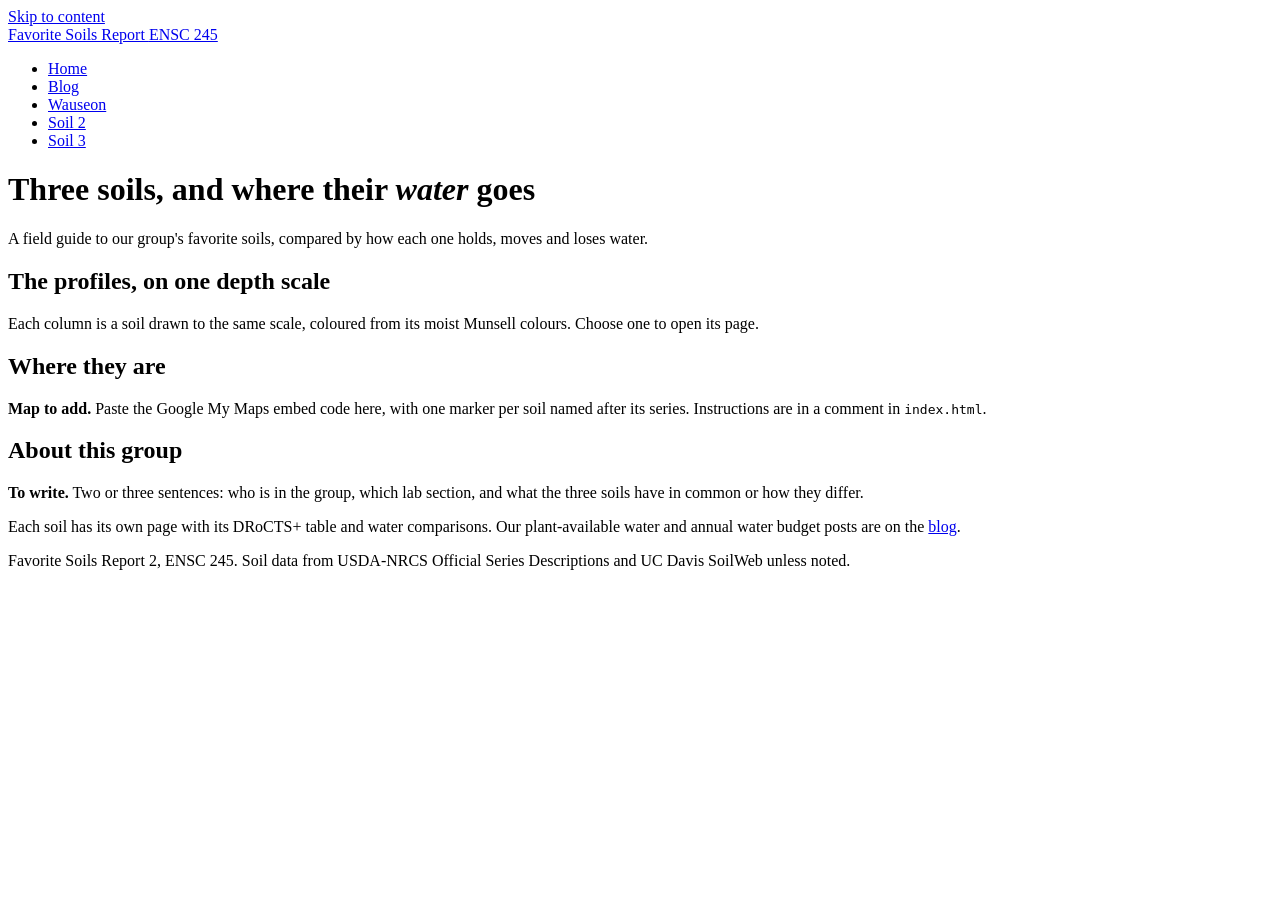
==== index.html @ b4833178 "Add files via upload" ====
<!doctype html>
<html lang="en">
<head>
  <meta charset="utf-8">
  <meta name="viewport" content="width=device-width, initial-scale=1">
  <title>Favorite Soils Report | ENSC 245</title>
  <meta name="description" content="A group field guide to three favorite soils and their water, for ENSC 245.">
  <link rel="preconnect" href="https://fonts.googleapis.com">
  <link rel="preconnect" href="https://fonts.gstatic.com" crossorigin>
  <link rel="stylesheet" href="https://fonts.googleapis.com/css2?family=IBM+Plex+Mono:wght@400;500&family=Public+Sans:wght@400;500;600;700&family=Source+Serif+4:ital,opsz,wght@0,8..60,400;0,8..60,600;1,8..60,400&family=Young+Serif&display=swap">
  <link rel="stylesheet" href="css/site.css">
</head>
<body>
  <a class="skip" href="#main">Skip to content</a>

  <!-- MASTHEAD: the same on every page. To rename a soil page in the menu,
       change the link text here on all five pages. -->
  <header class="masthead">
    <a class="site" href="index.html">Favorite Soils Report <span>ENSC 245</span></a>
    <nav aria-label="Site">
      <ul>
        <li><a href="index.html" aria-current="page">Home</a></li>
        <li><a href="blog.html">Blog</a></li>
        <li><a href="wauseon.html">Wauseon</a></li>
        <li><a href="soil-2.html">Soil 2</a></li>
        <li><a href="soil-3.html">Soil 3</a></li>
      </ul>
    </nav>
  </header>

  <main id="main">

    <div class="opener">
      <h1>Three soils, and where their <em>water</em> goes</h1>
      <p class="lede">A field guide to our group's favorite soils, compared by how each one holds, moves and loses water.</p>
    </div>

    <section aria-labelledby="profiles">
      <h2 id="profiles">The profiles, on one depth scale</h2>
      <p>Each column is a soil drawn to the same scale, coloured from its moist Munsell colours. Choose one to open its page.</p>
      <!-- These drawings are built from js/soils.js. Edit that file, not this one. -->
      <div class="cores" data-cores></div>
    </section>

    <section aria-labelledby="where">
      <h2 id="where">Where they are</h2>
      <div class="map">
        <!-- MAP: follow steps 4a to 4e in the FSR cookbook to make a Google My Maps
             map with a marker for each soil, choose "Embed on my site", then
             replace the whole <div class="todo"> below with the <iframe ...></iframe>
             code Google gives you. -->
        <div class="todo">
          <p><strong>Map to add.</strong> Paste the Google My Maps embed code here, with one marker per soil named after its series. Instructions are in a comment in <code>index.html</code>.</p>
        </div>
      </div>
    </section>

    <section aria-labelledby="group">
      <h2 id="group">About this group</h2>
      <div class="todo">
        <p><strong>To write.</strong> Two or three sentences: who is in the group, which lab section, and what the three soils have in common or how they differ.</p>
      </div>
      <p>Each soil has its own page with its DRoCTS+ table and water comparisons. Our plant-available water and annual water budget posts are on the <a href="blog.html">blog</a>.</p>
    </section>

  </main>

  <footer class="footer">
    Favorite Soils Report 2, ENSC 245. Soil data from USDA-NRCS Official Series Descriptions and UC Davis SoilWeb unless noted.
  </footer>

  <script src="js/soils.js"></script>
  <script src="js/site.js"></script>
</body>
</html>
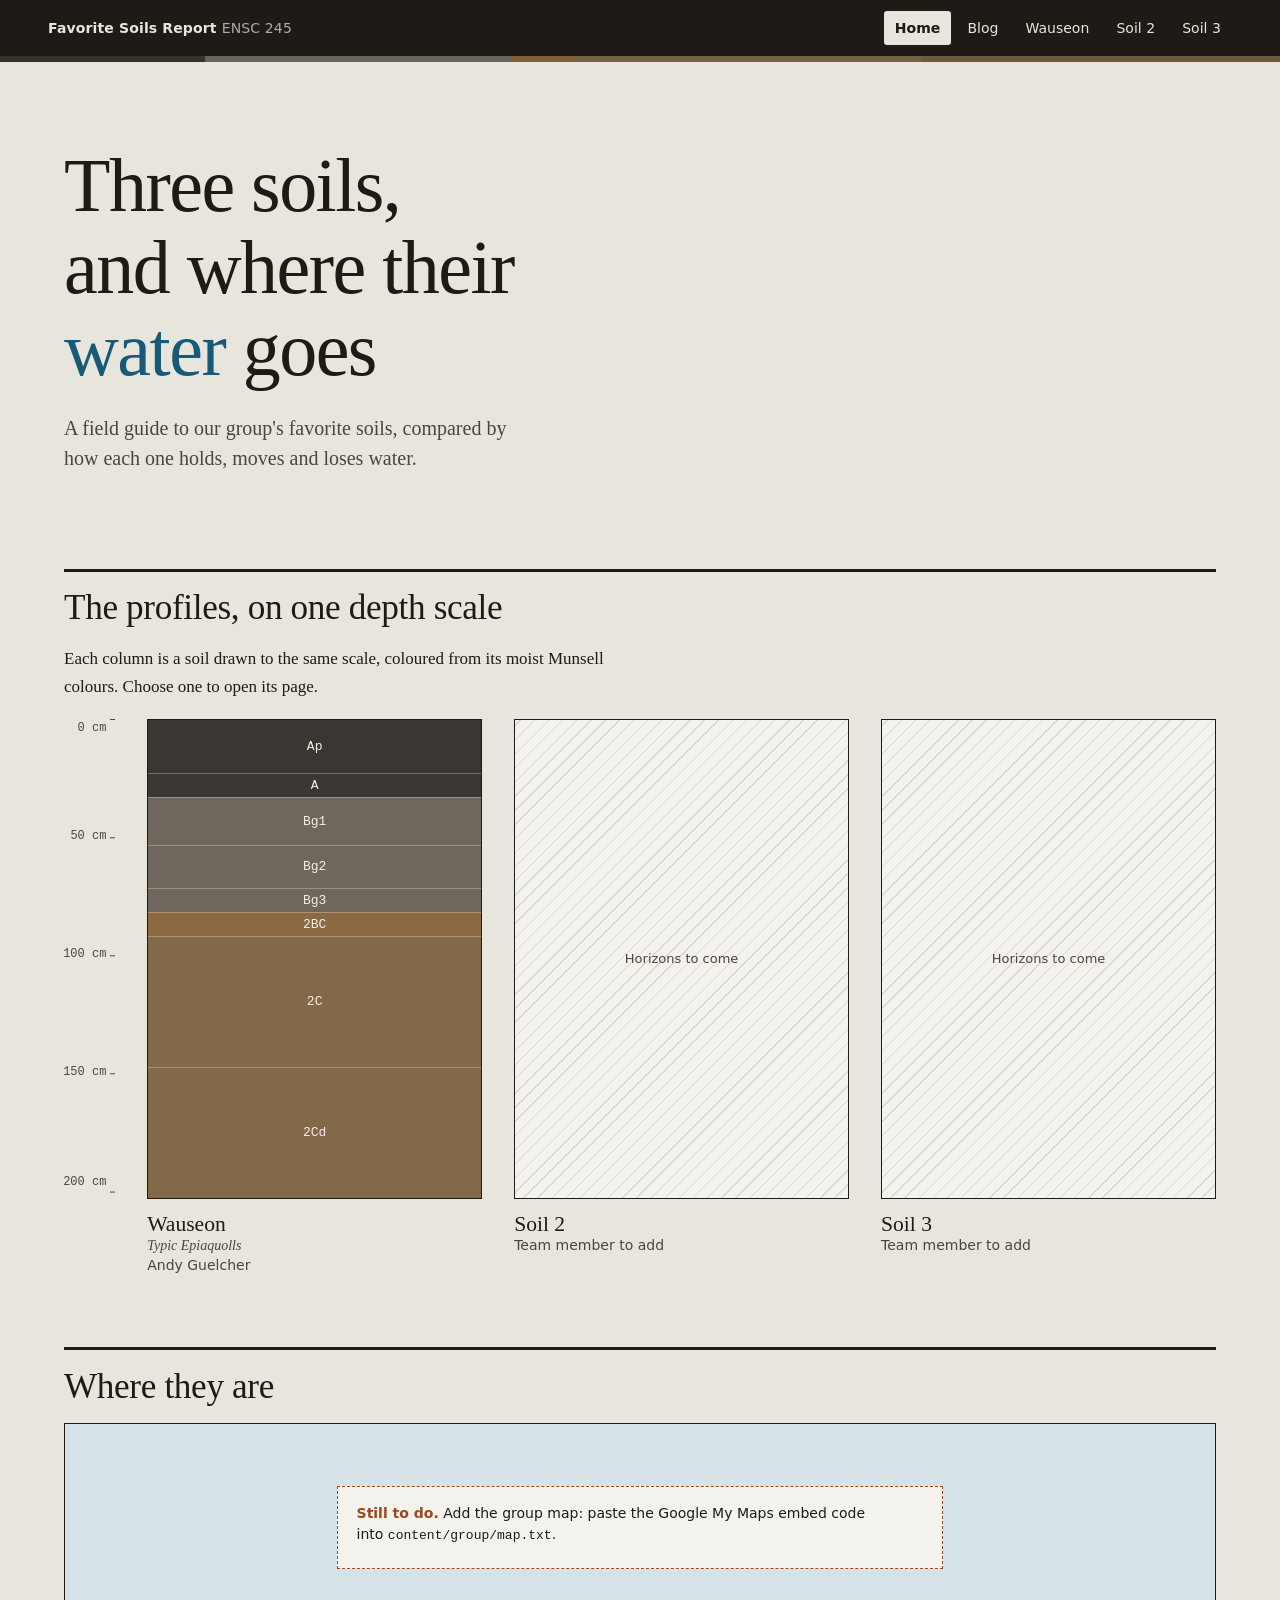
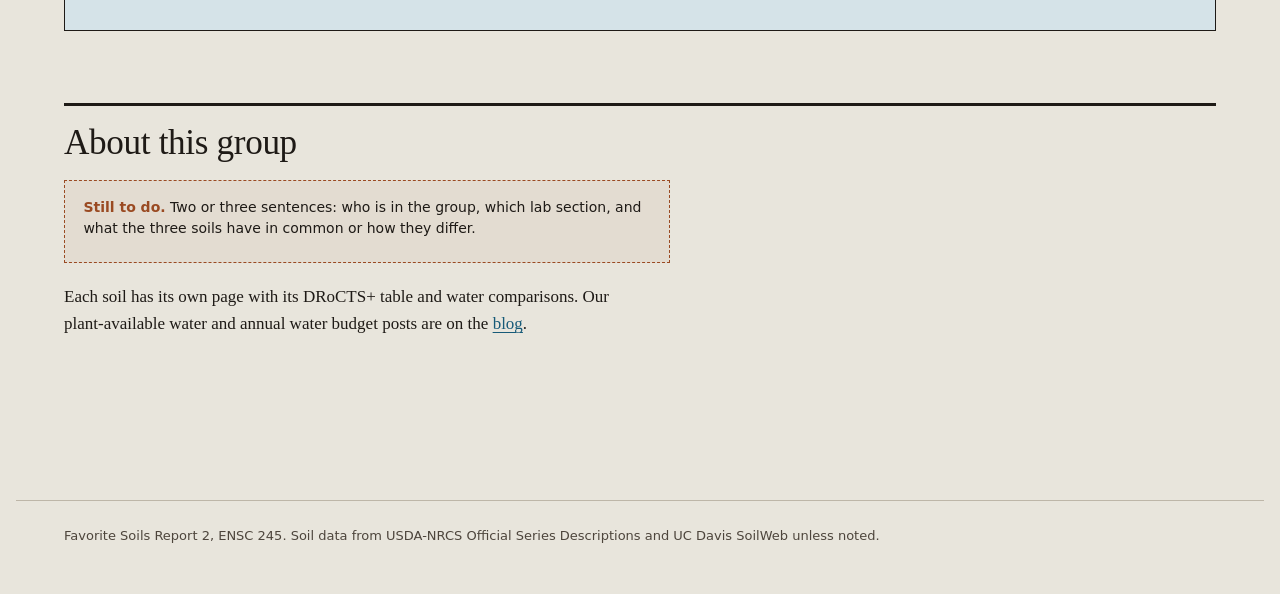
==== commit fcfe60bb: "Add files via upload" ====
--- a/index.html
+++ b/index.html
@@ -11,17 +11,15 @@
   <link rel="stylesheet" href="css/site.css">
 </head>
 <body>
+  <!-- You do not need to edit this file. The writing lives in the "content" folder. See README.md. -->
   <a class="skip" href="#main">Skip to content</a>
-
-  <!-- MASTHEAD: the same on every page. To rename a soil page in the menu,
-       change the link text here on all five pages. -->
   <header class="masthead">
     <a class="site" href="index.html">Favorite Soils Report <span>ENSC 245</span></a>
     <nav aria-label="Site">
       <ul>
         <li><a href="index.html" aria-current="page">Home</a></li>
         <li><a href="blog.html">Blog</a></li>
-        <li><a href="wauseon.html">Wauseon</a></li>
+        <li><a href="wauseon.html">Soil 1</a></li>
         <li><a href="soil-2.html">Soil 2</a></li>
         <li><a href="soil-3.html">Soil 3</a></li>
       </ul>
@@ -29,7 +27,6 @@
   </header>
 
   <main id="main">
-
     <div class="opener">
       <h1>Three soils, and where their <em>water</em> goes</h1>
       <p class="lede">A field guide to our group's favorite soils, compared by how each one holds, moves and loses water.</p>
@@ -38,38 +35,26 @@
     <section aria-labelledby="profiles">
       <h2 id="profiles">The profiles, on one depth scale</h2>
       <p>Each column is a soil drawn to the same scale, coloured from its moist Munsell colours. Choose one to open its page.</p>
-      <!-- These drawings are built from js/soils.js. Edit that file, not this one. -->
       <div class="cores" data-cores></div>
     </section>
 
     <section aria-labelledby="where">
       <h2 id="where">Where they are</h2>
-      <div class="map">
-        <!-- MAP: follow steps 4a to 4e in the FSR cookbook to make a Google My Maps
-             map with a marker for each soil, choose "Embed on my site", then
-             replace the whole <div class="todo"> below with the <iframe ...></iframe>
-             code Google gives you. -->
-        <div class="todo">
-          <p><strong>Map to add.</strong> Paste the Google My Maps embed code here, with one marker per soil named after its series. Instructions are in a comment in <code>index.html</code>.</p>
-        </div>
+      <div class="map" data-map>
+        <div class="todo"><p><strong>Still to do.</strong> Add the group map: paste the Google My Maps embed code into <code>content/group/map.txt</code>.</p></div>
       </div>
     </section>
 
     <section aria-labelledby="group">
       <h2 id="group">About this group</h2>
-      <div class="todo">
-        <p><strong>To write.</strong> Two or three sentences: who is in the group, which lab section, and what the three soils have in common or how they differ.</p>
-      </div>
-      <p>Each soil has its own page with its DRoCTS+ table and water comparisons. Our plant-available water and annual water budget posts are on the <a href="blog.html">blog</a>.</p>
+      <div data-about></div>
     </section>
-
   </main>
 
   <footer class="footer">
     Favorite Soils Report 2, ENSC 245. Soil data from USDA-NRCS Official Series Descriptions and UC Davis SoilWeb unless noted.
   </footer>
-
-  <script src="js/soils.js"></script>
+  <noscript><p style="padding:1rem">This site needs JavaScript turned on to show its content.</p></noscript>
   <script src="js/site.js"></script>
 </body>
 </html>
--- a/css/site.css
+++ b/css/site.css
@@ -0,0 +1,242 @@
+/* ------------------------------------------------------------------
+   Favorite Soils Report: shared styles.
+   The palette is taken from the soils themselves (10YR hues) with one
+   water blue, because FSR 2 is about where the water goes.
+------------------------------------------------------------------- */
+:root {
+  --ground: #e8e5dc;      /* dry lakebed silt */
+  --sheet: #f4f2ec;       /* the page a figure sits on */
+  --ink: #1e1a16;         /* 10YR 2/1, nearly */
+  --ink-soft: #4d453c;
+  --rule: #bdb6a8;
+  --till: #746042;        /* 10YR 4/3 glacial till */
+  --gley: #6b635b;        /* 10YR 4/1 gleyed horizons */
+  --water: #175a78;
+  --water-deep: #0e3f56;
+  --water-wash: #d5e3e8;
+  --rust: #9a4a22;        /* redox mottles */
+
+  --display: "Young Serif", Georgia, serif;
+  --read: "Source Serif 4", Georgia, serif;
+  --label: "Public Sans", system-ui, sans-serif;
+  --data: "IBM Plex Mono", ui-monospace, monospace;
+
+  --measure: 68ch;
+  --gutter: clamp(1rem, 4vw, 3rem);
+}
+
+*, *::before, *::after { box-sizing: border-box; }
+
+html { scroll-behavior: smooth; scroll-padding-top: 5rem; }
+
+body {
+  margin: 0;
+  background: var(--ground);
+  color: var(--ink);
+  font-family: var(--read);
+  font-size: 1.0625rem;
+  line-height: 1.62;
+  -webkit-font-smoothing: antialiased;
+  text-rendering: optimizeLegibility;
+}
+
+::selection { background: var(--water); color: #fff; }
+:focus-visible { outline: 2px solid var(--water); outline-offset: 3px; border-radius: 2px; }
+html { scrollbar-color: var(--till) var(--ground); caret-color: var(--water); }
+
+a { color: var(--water); text-decoration-thickness: 1px; text-underline-offset: 0.2em; }
+a:hover { color: var(--water-deep); text-decoration-thickness: 2px; }
+
+img { max-width: 100%; height: auto; display: block; }
+
+h1, h2, h3 { font-family: var(--display); font-weight: 400; line-height: 1.08; text-wrap: balance; margin: 0; }
+h1 { font-size: clamp(2.4rem, 6.2vw, 4.75rem); letter-spacing: -0.02em; }
+h2 { font-size: clamp(1.6rem, 3vw, 2.2rem); letter-spacing: -0.01em; }
+h3 { font-size: 1.25rem; line-height: 1.25; }
+p { margin: 0 0 1.1em; max-width: var(--measure); text-wrap: pretty; }
+
+.skip { position: absolute; left: -999px; top: 0; background: var(--ink); color: #fff; padding: 0.6rem 1rem; z-index: 20; }
+.skip:focus { left: 0.5rem; top: 0.5rem; }
+
+/* ---------- masthead ---------- */
+.masthead {
+  position: sticky; top: 0; z-index: 10;
+  display: flex; align-items: center; justify-content: space-between; gap: 1rem;
+  padding: 0.7rem var(--gutter);
+  background: var(--ink); color: var(--ground);
+  font-family: var(--label); font-size: 0.875rem;
+}
+.masthead::after {
+  content: ""; position: absolute; left: 0; right: 0; top: 100%; height: 6px;
+  background: linear-gradient(90deg, #37312c 0 16%, #6b635b 16% 40%, #7a5f37 40% 45%, #746042 45% 72%, #6d5a3e 72% 100%);
+}
+.masthead .site { color: inherit; text-decoration: none; font-weight: 700; letter-spacing: 0.01em; white-space: nowrap; }
+.masthead .site span { font-weight: 400; opacity: 0.72; }
+.masthead nav ul { display: flex; flex-wrap: wrap; gap: 0.15rem 0.3rem; margin: 0; padding: 0; list-style: none; justify-content: flex-end; }
+.masthead nav a { display: block; padding: 0.35rem 0.7rem; color: inherit; text-decoration: none; border-radius: 3px; }
+.masthead a:hover { color: inherit; }
+.masthead nav a:hover { background: #3a332c; }
+.masthead nav a[aria-current="page"] { background: var(--ground); color: var(--ink); font-weight: 600; }
+
+/* ---------- page frame ---------- */
+main { padding: 0 var(--gutter) 5rem; max-width: 78rem; margin: 0 auto; }
+.opener { padding: clamp(2.5rem, 7vw, 5.5rem) 0 0; }
+.opener h1 { max-width: 16ch; }
+.opener + section, .opener + .soil { margin-top: clamp(0.5rem, 2vw, 1.5rem); }
+.opener .lede { font-size: 1.25rem; line-height: 1.5; color: var(--ink-soft); margin-top: 1.4rem; max-width: 46ch; }
+.opener h1 em { font-style: normal; color: var(--water); }
+section { padding-top: clamp(2.5rem, 6vw, 4.5rem); }
+section > h2 { margin-bottom: 1.1rem; padding-top: 1.1rem; border-top: 3px solid var(--ink); }
+
+.footer {
+  border-top: 1px solid var(--rule); margin-top: 4rem; padding: 1.5rem var(--gutter) 3rem;
+  font-family: var(--label); font-size: 0.8125rem; color: var(--ink-soft);
+  max-width: 78rem; margin-inline: auto;
+}
+
+/* ---------- soil cores (the profile drawings) ---------- */
+.core { display: flex; flex-direction: column; border: 1.5px solid var(--ink); background: var(--sheet); overflow: hidden; }
+.core .hz {
+  position: relative; display: flex; align-items: center; justify-content: center; min-height: 0;
+  color: #f4efe6; font-family: var(--data); font-size: 0.8125rem; font-weight: 500;
+  border: 0; border-top: 1px solid rgba(255, 255, 255, 0.28); padding: 0; margin: 0; width: 100%;
+  cursor: pointer; transition: filter 180ms ease-out, box-shadow 180ms ease-out;
+}
+.core .hz:first-child { border-top: 0; }
+.core .hz:hover, .core .hz.is-on { filter: brightness(1.28) saturate(1.15); box-shadow: inset 0 0 0 2px #fff; z-index: 1; }
+.core .hz:focus-visible { outline-offset: -4px; outline-color: #fff; }
+.core.is-empty {
+  background: repeating-linear-gradient(-45deg, transparent 0 9px, rgba(30, 26, 22, 0.13) 9px 10px), var(--sheet);
+  align-items: center; justify-content: center; text-align: center;
+  font-family: var(--label); font-size: 0.8125rem; color: var(--ink-soft); padding: 1rem;
+}
+
+/* home: three cores side by side, to one depth scale */
+.cores { display: grid; grid-template-columns: auto repeat(3, minmax(0, 1fr)); gap: 0 clamp(0.75rem, 2.5vw, 2rem); align-items: stretch; margin-top: 0.5rem; }
+.cores .scale { position: relative; width: 3.2rem; height: var(--core-h); font-family: var(--data); font-size: 0.75rem; color: var(--ink-soft); }
+.cores .scale span { position: absolute; right: 0; transform: translateY(-50%); padding-right: 0.55rem; white-space: nowrap; }
+.cores .scale span::after { content: ""; position: absolute; right: 0; top: 50%; width: 0.35rem; border-top: 1px solid var(--ink-soft); }
+.cores .scale span:first-child { transform: none; }
+.cores .scale span:first-child::after { top: 0; }
+.cores .scale span:last-child { transform: translateY(-100%); }
+.cores .scale span:last-child::after { top: 100%; }
+.cores { --core-h: clamp(20rem, 52vw, 30rem); }
+.cores a.col { display: grid; grid-template-rows: var(--core-h) auto; color: inherit; text-decoration: none; }
+.cores a.col .core { height: var(--core-h); transition: transform 320ms cubic-bezier(0.16, 1, 0.3, 1), box-shadow 320ms cubic-bezier(0.16, 1, 0.3, 1); }
+.cores a.col:hover .core { transform: translateY(-6px); box-shadow: 0 14px 22px -12px rgba(30, 26, 22, 0.55); }
+.cores a.col .hz { cursor: inherit; }
+.cores .cap { padding-top: 0.8rem; font-family: var(--label); font-size: 0.875rem; line-height: 1.35; color: var(--ink-soft); }
+.cores .cap strong { display: block; font-family: var(--display); font-weight: 400; font-size: 1.35rem; color: var(--ink); line-height: 1.15; }
+.cores .cap em { font-family: var(--read); }
+
+/* soil page: sticky core beside the reading column */
+.soil { display: grid; grid-template-columns: 9.5rem minmax(0, 1fr); gap: clamp(1.5rem, 4vw, 3.5rem); align-items: start; }
+.rail { position: sticky; top: 4.25rem; padding-top: 1rem; }
+.rail .wrap { display: grid; grid-template-columns: 1fr 2.6rem; height: min(72vh, 34rem); }
+.rail .core { height: 100%; animation: drill 900ms cubic-bezier(0.16, 1, 0.3, 1) both; }
+.rail .ticks { position: relative; font-family: var(--data); font-size: 0.6875rem; color: var(--ink-soft); }
+.rail .ticks span { position: absolute; left: 0.4rem; transform: translateY(-50%); }
+.rail .ticks span:first-child { transform: none; }
+.rail .ticks span:last-child { transform: translateY(-100%); }
+.rail figcaption { font-family: var(--label); font-size: 0.75rem; line-height: 1.4; color: var(--ink-soft); margin-top: 0.7rem; }
+.rail figure { margin: 0; }
+.readout { font-family: var(--data); font-size: 0.75rem; line-height: 1.5; min-height: 4.6em; margin-top: 0.6rem; padding-top: 0.6rem; border-top: 1px solid var(--rule); color: var(--ink); }
+.readout b { font-weight: 500; font-size: 0.9375rem; }
+@keyframes drill { from { clip-path: inset(0 0 100% 0); } to { clip-path: inset(0 0 0 0); } }
+
+/* ---------- reference material ---------- */
+dl.taxa { display: grid; grid-template-columns: max-content 1fr; gap: 0.35rem 1.5rem; margin: 0; max-width: var(--measure); }
+dl.taxa dt { font-family: var(--label); font-size: 0.8125rem; font-weight: 600; color: var(--ink-soft); padding-top: 0.2em; }
+dl.taxa dd { margin: 0; }
+
+.table-wrap { overflow-x: auto; margin: 0 0 1rem; border: 1.5px solid var(--ink); background: var(--sheet); }
+table.drocts.wide { min-width: 40rem; }
+table.drocts.wide th, table.drocts.wide td { white-space: nowrap; }
+table.drocts { border-collapse: collapse; width: 100%; font-family: var(--data); font-size: 0.875rem; font-variant-numeric: tabular-nums; }
+table.drocts caption { caption-side: top; text-align: left; padding: 0.8rem 0.9rem; font-family: var(--label); font-size: 0.875rem; color: var(--ink-soft); border-bottom: 1px solid var(--rule); }
+table.drocts caption strong { color: var(--ink); }
+table.drocts th, table.drocts td { padding: 0.5rem 0.9rem; text-align: left; vertical-align: top; }
+table.drocts thead th { font-family: var(--label); font-size: 0.75rem; font-weight: 600; color: var(--ink-soft); border-bottom: 1.5px solid var(--ink); vertical-align: bottom; }
+table.drocts thead th small { display: block; font-weight: 400; }
+table.drocts tbody tr { border-top: 1px solid var(--rule); transition: background-color 160ms ease-out; cursor: default; }
+table.drocts tbody tr:first-child { border-top: 0; }
+table.drocts tbody th { font-weight: 500; }
+table.drocts tbody tr:hover, table.drocts tbody tr.is-on { background: var(--water-wash); }
+.chip { display: inline-block; width: 0.8rem; height: 0.8rem; margin-right: 0.45rem; border: 1px solid var(--ink); vertical-align: -0.08em; }
+.notes { font-family: var(--label); font-size: 0.8125rem; line-height: 1.55; color: var(--ink-soft); max-width: var(--measure); }
+.notes p { margin-bottom: 0.4em; }
+
+figure.plate { margin: 1.5rem 0; }
+[data-body] > section:first-child { padding-top: 0; }
+[data-body] ul, [data-about] ul, article.post ul { max-width: var(--measure); padding-left: 1.2rem; }
+[data-body] h3, article.post h3 { margin: 1.5rem 0 0.5rem; }
+article.post header h3 { margin: 0; font-size: 1.5rem; }
+.table-wrap { max-width: 100%; }
+.table-wrap + p, .table-wrap + .notes { margin-top: 1rem; }
+figure.plate img { border: 1.5px solid var(--ink); background: var(--sheet); width: 100%; }
+figure.plate figcaption { font-family: var(--label); font-size: 0.8125rem; line-height: 1.45; color: var(--ink-soft); margin-top: 0.55rem; max-width: var(--measure); }
+
+ol.story { margin: 1.25rem 0 1.25rem; padding: 0; list-style: none; counter-reset: step; max-width: var(--measure); }
+ol.story li { counter-increment: step; display: grid; grid-template-columns: 2rem 1fr; gap: 0.25rem; padding: 0.55rem 0; border-top: 1px solid var(--rule); }
+ol.story li::before { content: counter(step); font-family: var(--data); font-size: 0.8125rem; color: var(--ink-soft); padding-top: 0.25em; }
+
+/* ---------- "still to write" slots: delete each one as you fill it ---------- */
+.todo {
+  border: 1.5px dashed var(--rust); background: rgba(154, 74, 34, 0.06);
+  padding: 1rem 1.15rem; margin: 0 0 1.25rem; max-width: var(--measure);
+  font-family: var(--label); font-size: 0.875rem; line-height: 1.55; color: var(--ink);
+}
+.todo strong { color: var(--rust); font-weight: 700; }
+.todo ul { margin: 0.4rem 0 0; padding-left: 1.1rem; }
+.todo p { margin-bottom: 0.4em; }
+.todo code { font-family: var(--data); font-size: 0.8125rem; }
+
+/* ---------- map ---------- */
+.map { border: 1.5px solid var(--ink); background: var(--water-wash); min-height: 13rem; display: grid; place-items: center; padding: 1.5rem; }
+.map .todo { margin: 0; background: var(--sheet); }
+.map iframe { width: 100%; height: 100%; border: 0; }
+.map:has(iframe) { padding: 0; aspect-ratio: 16 / 9; }
+
+/* ---------- blog ---------- */
+.jump { display: flex; flex-wrap: wrap; gap: 0.4rem 1.5rem; padding: 0; margin: 1.5rem 0 0; list-style: none; font-family: var(--label); font-size: 0.9375rem; }
+article.post { padding: 1.75rem 0; border-top: 1px solid var(--rule); }
+article.post:first-of-type { border-top: 0; padding-top: 0.5rem; }
+article.post header { margin-bottom: 0.9rem; }
+article.post .by { font-family: var(--label); font-size: 0.8125rem; color: var(--ink-soft); margin: 0.35rem 0 0; }
+
+/* ---------- pager ---------- */
+.pager { display: flex; justify-content: space-between; gap: 1rem; flex-wrap: wrap; margin-top: 4rem; padding-top: 1.25rem; border-top: 3px solid var(--ink); font-family: var(--label); font-size: 0.9375rem; }
+
+/* ---------- small screens ---------- */
+@media (max-width: 760px) {
+  body { font-size: 1rem; }
+  .masthead { flex-direction: column; align-items: flex-start; gap: 0.4rem; padding-block: 0.6rem; }
+  .masthead nav ul { justify-content: flex-start; margin-left: -0.7rem; }
+  .soil { grid-template-columns: minmax(0, 1fr); }
+  .rail { position: static; padding-top: 0; }
+  .rail .wrap { grid-template-columns: 1fr; height: auto; }
+  .rail .core { flex-direction: row; height: 3.5rem; }
+  .rail .core .hz { border-top: 0; border-left: 1px solid rgba(255, 255, 255, 0.28); font-size: 0.6875rem; }
+  .rail .core .hz:first-child { border-left: 0; }
+  .rail .ticks { display: none; }
+  @keyframes drill { from { clip-path: inset(0 100% 0 0); } to { clip-path: inset(0 0 0 0); } }
+  .cores { grid-template-columns: auto repeat(3, minmax(0, 1fr)); gap: 0 0.5rem; --core-h: 19rem; }
+  .cores .scale { width: 2.6rem; font-size: 0.6875rem; }
+  .cores .cap strong { font-size: 1.05rem; }
+  .cores .cap { font-size: 0.75rem; }
+  .cores .core .hz { font-size: 0.6875rem; }
+  dl.taxa { grid-template-columns: 1fr; gap: 0; }
+  dl.taxa dd { margin-bottom: 0.6rem; }
+}
+
+@media (prefers-reduced-motion: reduce) {
+  html { scroll-behavior: auto; }
+  .rail .core { animation: none; }
+  .cores a.col .core, .core .hz, table.drocts tbody tr { transition: none; }
+}
+
+@media print {
+  .masthead, .rail, .todo, .pager { display: none; }
+  .soil { display: block; }
+  body { background: #fff; }
+}
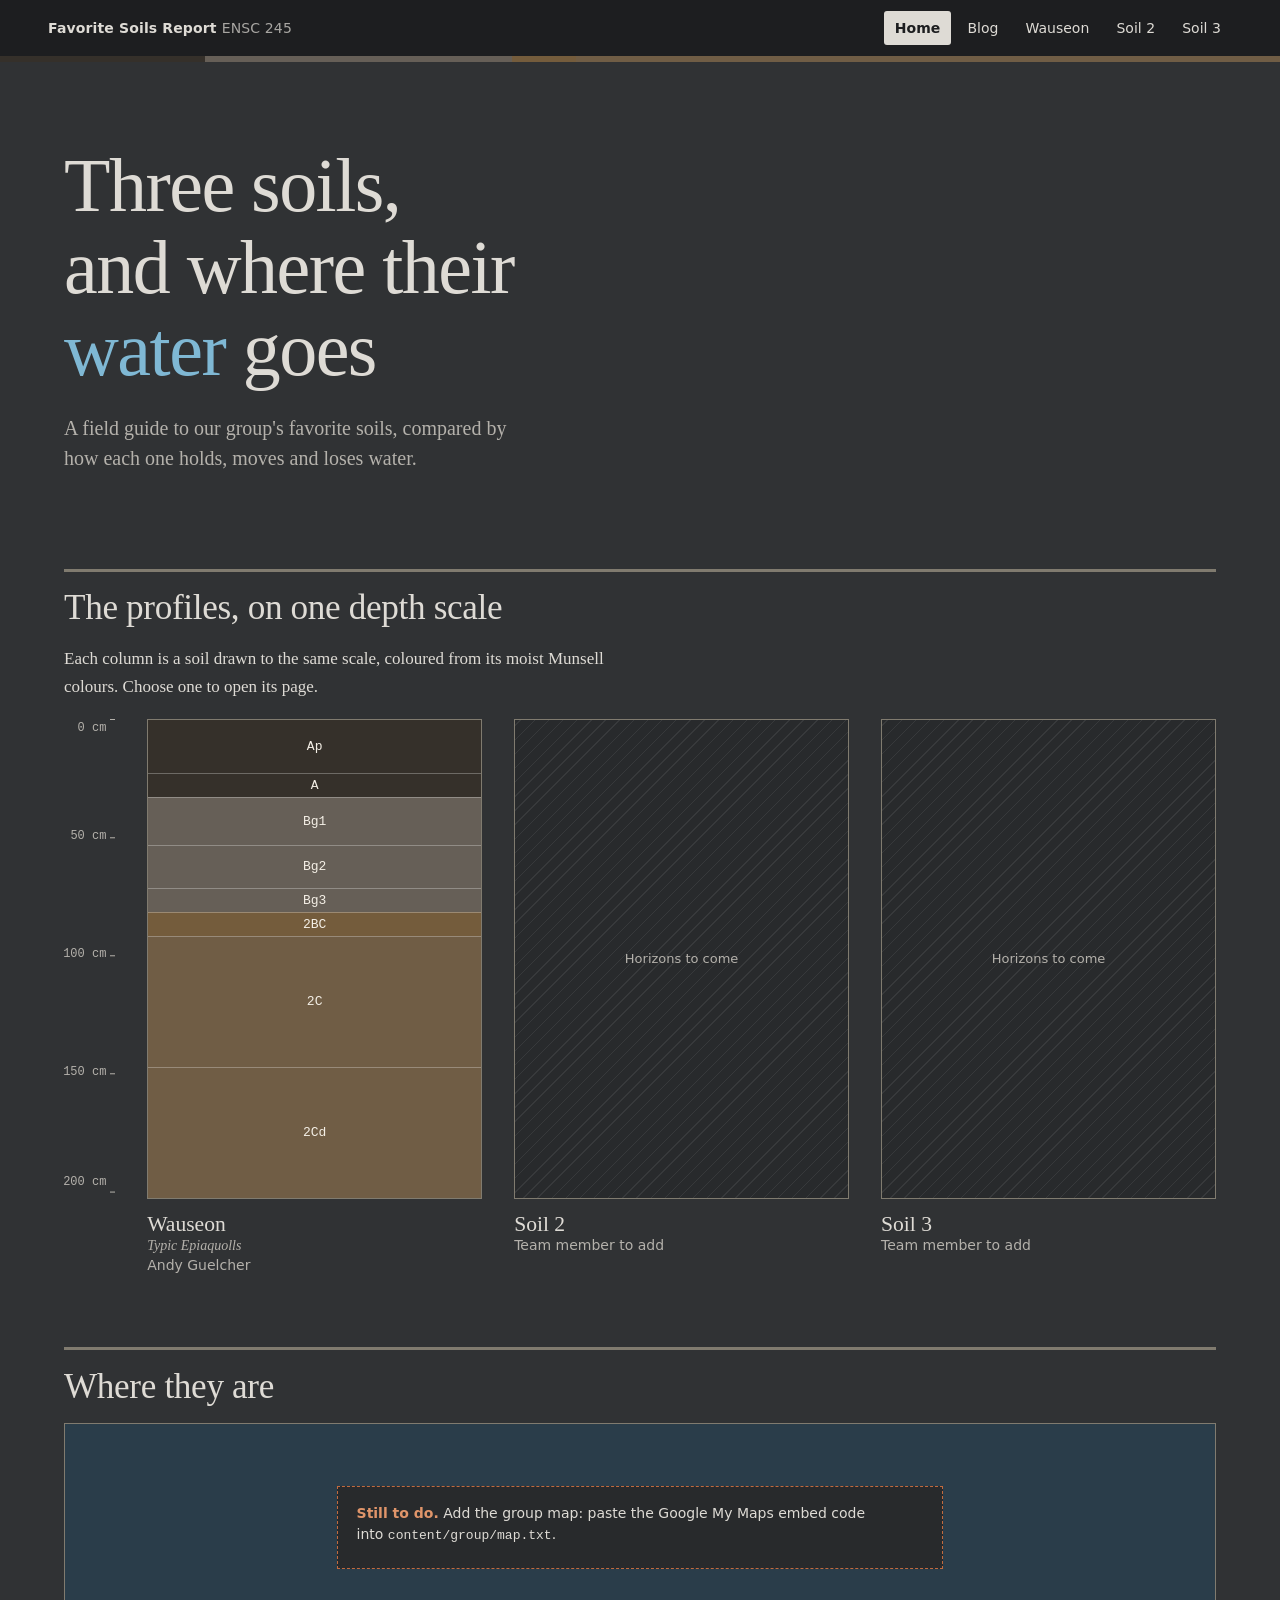
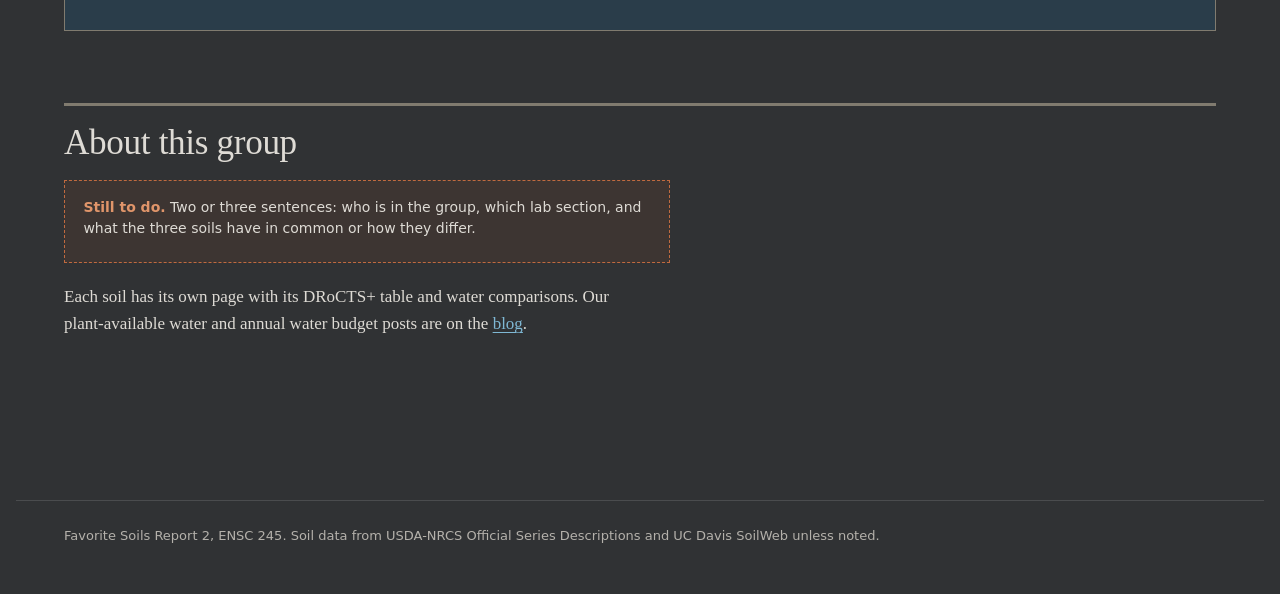
==== commit ae6c3ed3: "Dark theme, Munsell-accurate colours, and OSD-driven 3D textures - Dark, low-glare colour scheme acr" ====
--- a/index.html
+++ b/index.html
@@ -3,6 +3,9 @@
 <head>
   <meta charset="utf-8">
   <meta name="viewport" content="width=device-width, initial-scale=1">
+  <meta name="color-scheme" content="dark">
+  <!-- The site is already dark; this asks the Dark Reader extension not to recolour it, so soil colours stay true. -->
+  <meta name="darkreader-lock">
   <title>Favorite Soils Report | ENSC 245</title>
   <meta name="description" content="A group field guide to three favorite soils and their water, for ENSC 245.">
   <link rel="preconnect" href="https://fonts.googleapis.com">
--- a/css/site.css
+++ b/css/site.css
@@ -4,17 +4,30 @@
    water blue, because FSR 2 is about where the water goes.
 ------------------------------------------------------------------- */
 :root {
-  --ground: #e8e5dc;      /* dry lakebed silt */
-  --sheet: #f4f2ec;       /* the page a figure sits on */
-  --ink: #1e1a16;         /* 10YR 2/1, nearly */
-  --ink-soft: #4d453c;
-  --rule: #bdb6a8;
+  color-scheme: dark;
+  /* A dark, low-glare scheme. Soil colours are never tinted by it: the
+     profiles, chips and 3D model use the Munsell colours directly. */
+  --ground: #303234;      /* the page */
+  --sheet: #282a2c;       /* tables, figures and buttons */
+  --ink: #dedbd5;         /* text */
+  --ink-soft: #b4b1ab;
+  --rule: #4a4c4e;        /* thin dividers */
+  --line: #807b6f;        /* borders and section rules */
+  --bar: #1d1e20;         /* masthead */
+  --bar-hover: #34363a;
+  --hatch: rgba(255, 255, 255, 0.07);
   --till: #746042;        /* 10YR 4/3 glacial till */
   --gley: #6b635b;        /* 10YR 4/1 gleyed horizons */
-  --water: #175a78;
-  --water-deep: #0e3f56;
-  --water-wash: #d5e3e8;
+  --water: #7fb8d4;
+  --water-deep: #a9d3e8;
+  --water-wash: #2a3d4a;
   --rust: #9a4a22;        /* redox mottles */
+  --rust-line: #c06a3f;
+  --rust-text: #e0956a;
+  --rust-wash: rgba(154, 74, 34, 0.12);
+  --stage: #3a3f45;       /* behind the 3D model: a cool blue-grey */
+  --stage-edge: #191b1e;
+  --stage-ink: #d9d6cf;   /* ruler and notes on the stage */
 
   --display: "Young Serif", Georgia, serif;
   --read: "Source Serif 4", Georgia, serif;
@@ -40,7 +53,7 @@
   text-rendering: optimizeLegibility;
 }
 
-::selection { background: var(--water); color: #fff; }
+::selection { background: var(--water); color: var(--bar); }
 :focus-visible { outline: 2px solid var(--water); outline-offset: 3px; border-radius: 2px; }
 html { scrollbar-color: var(--till) var(--ground); caret-color: var(--water); }
 
@@ -55,7 +68,7 @@
 h3 { font-size: 1.25rem; line-height: 1.25; }
 p { margin: 0 0 1.1em; max-width: var(--measure); text-wrap: pretty; }
 
-.skip { position: absolute; left: -999px; top: 0; background: var(--ink); color: #fff; padding: 0.6rem 1rem; z-index: 20; }
+.skip { position: absolute; left: -999px; top: 0; background: var(--bar); color: var(--ink); padding: 0.6rem 1rem; z-index: 20; }
 .skip:focus { left: 0.5rem; top: 0.5rem; }
 
 /* ---------- masthead ---------- */
@@ -63,20 +76,20 @@
   position: sticky; top: 0; z-index: 10;
   display: flex; align-items: center; justify-content: space-between; gap: 1rem;
   padding: 0.7rem var(--gutter);
-  background: var(--ink); color: var(--ground);
+  background: var(--bar); color: var(--ink);
   font-family: var(--label); font-size: 0.875rem;
 }
 .masthead::after {
   content: ""; position: absolute; left: 0; right: 0; top: 100%; height: 6px;
-  background: linear-gradient(90deg, #37312c 0 16%, #6b635b 16% 40%, #7a5f37 40% 45%, #746042 45% 72%, #6d5a3e 72% 100%);
+  background: linear-gradient(90deg, #35302a 0 16%, #665f57 16% 40%, #745c3c 40% 45%, #705d45 45% 100%);  /* Wauseon, in Munsell colours */
 }
 .masthead .site { color: inherit; text-decoration: none; font-weight: 700; letter-spacing: 0.01em; white-space: nowrap; }
 .masthead .site span { font-weight: 400; opacity: 0.72; }
 .masthead nav ul { display: flex; flex-wrap: wrap; gap: 0.15rem 0.3rem; margin: 0; padding: 0; list-style: none; justify-content: flex-end; }
 .masthead nav a { display: block; padding: 0.35rem 0.7rem; color: inherit; text-decoration: none; border-radius: 3px; }
 .masthead a:hover { color: inherit; }
-.masthead nav a:hover { background: #3a332c; }
-.masthead nav a[aria-current="page"] { background: var(--ground); color: var(--ink); font-weight: 600; }
+.masthead nav a:hover { background: var(--bar-hover); }
+.masthead nav a[aria-current="page"] { background: var(--ink); color: var(--bar); font-weight: 600; }
 
 /* ---------- page frame ---------- */
 main { padding: 0 var(--gutter) 5rem; max-width: 78rem; margin: 0 auto; }
@@ -86,7 +99,7 @@
 .opener .lede { font-size: 1.25rem; line-height: 1.5; color: var(--ink-soft); margin-top: 1.4rem; max-width: 46ch; }
 .opener h1 em { font-style: normal; color: var(--water); }
 section { padding-top: clamp(2.5rem, 6vw, 4.5rem); }
-section > h2 { margin-bottom: 1.1rem; padding-top: 1.1rem; border-top: 3px solid var(--ink); }
+section > h2 { margin-bottom: 1.1rem; padding-top: 1.1rem; border-top: 3px solid var(--line); }
 
 .footer {
   border-top: 1px solid var(--rule); margin-top: 4rem; padding: 1.5rem var(--gutter) 3rem;
@@ -95,7 +108,7 @@
 }
 
 /* ---------- soil cores (the profile drawings) ---------- */
-.core { display: flex; flex-direction: column; border: 1.5px solid var(--ink); background: var(--sheet); overflow: hidden; }
+.core { display: flex; flex-direction: column; border: 1.5px solid var(--line); background: var(--sheet); overflow: hidden; }
 .core .hz {
   position: relative; display: flex; align-items: center; justify-content: center; min-height: 0;
   color: #f4efe6; font-family: var(--data); font-size: 0.8125rem; font-weight: 500;
@@ -106,7 +119,7 @@
 .core .hz:hover, .core .hz.is-on { filter: brightness(1.28) saturate(1.15); box-shadow: inset 0 0 0 2px #fff; z-index: 1; }
 .core .hz:focus-visible { outline-offset: -4px; outline-color: #fff; }
 .core.is-empty {
-  background: repeating-linear-gradient(-45deg, transparent 0 9px, rgba(30, 26, 22, 0.13) 9px 10px), var(--sheet);
+  background: repeating-linear-gradient(-45deg, transparent 0 9px, var(--hatch) 9px 10px), var(--sheet);
   align-items: center; justify-content: center; text-align: center;
   font-family: var(--label); font-size: 0.8125rem; color: var(--ink-soft); padding: 1rem;
 }
@@ -149,20 +162,20 @@
 dl.taxa dt { font-family: var(--label); font-size: 0.8125rem; font-weight: 600; color: var(--ink-soft); padding-top: 0.2em; }
 dl.taxa dd { margin: 0; }
 
-.table-wrap { overflow-x: auto; margin: 0 0 1rem; border: 1.5px solid var(--ink); background: var(--sheet); }
+.table-wrap { overflow-x: auto; margin: 0 0 1rem; border: 1.5px solid var(--line); background: var(--sheet); }
 table.drocts.wide { min-width: 40rem; }
 table.drocts.wide th, table.drocts.wide td { white-space: nowrap; }
 table.drocts { border-collapse: collapse; width: 100%; font-family: var(--data); font-size: 0.875rem; font-variant-numeric: tabular-nums; }
 table.drocts caption { caption-side: top; text-align: left; padding: 0.8rem 0.9rem; font-family: var(--label); font-size: 0.875rem; color: var(--ink-soft); border-bottom: 1px solid var(--rule); }
 table.drocts caption strong { color: var(--ink); }
 table.drocts th, table.drocts td { padding: 0.5rem 0.9rem; text-align: left; vertical-align: top; }
-table.drocts thead th { font-family: var(--label); font-size: 0.75rem; font-weight: 600; color: var(--ink-soft); border-bottom: 1.5px solid var(--ink); vertical-align: bottom; }
+table.drocts thead th { font-family: var(--label); font-size: 0.75rem; font-weight: 600; color: var(--ink-soft); border-bottom: 1.5px solid var(--line); vertical-align: bottom; }
 table.drocts thead th small { display: block; font-weight: 400; }
 table.drocts tbody tr { border-top: 1px solid var(--rule); transition: background-color 160ms ease-out; cursor: default; }
 table.drocts tbody tr:first-child { border-top: 0; }
 table.drocts tbody th { font-weight: 500; }
 table.drocts tbody tr:hover, table.drocts tbody tr.is-on { background: var(--water-wash); }
-.chip { display: inline-block; width: 0.8rem; height: 0.8rem; margin-right: 0.45rem; border: 1px solid var(--ink); vertical-align: -0.08em; }
+.chip { display: inline-block; width: 0.8rem; height: 0.8rem; margin-right: 0.45rem; border: 1px solid var(--line); vertical-align: -0.08em; }
 .notes { font-family: var(--label); font-size: 0.8125rem; line-height: 1.55; color: var(--ink-soft); max-width: var(--measure); }
 .notes p { margin-bottom: 0.4em; }
 
@@ -173,7 +186,7 @@
 article.post header h3 { margin: 0; font-size: 1.5rem; }
 .table-wrap { max-width: 100%; }
 .table-wrap + p, .table-wrap + .notes { margin-top: 1rem; }
-figure.plate img { border: 1.5px solid var(--ink); background: var(--sheet); width: 100%; }
+figure.plate img { border: 1.5px solid var(--line); background: var(--sheet); width: 100%; }
 figure.plate figcaption { font-family: var(--label); font-size: 0.8125rem; line-height: 1.45; color: var(--ink-soft); margin-top: 0.55rem; max-width: var(--measure); }
 
 ol.story { margin: 1.25rem 0 1.25rem; padding: 0; list-style: none; counter-reset: step; max-width: var(--measure); }
@@ -182,17 +195,17 @@
 
 /* ---------- "still to write" slots: delete each one as you fill it ---------- */
 .todo {
-  border: 1.5px dashed var(--rust); background: rgba(154, 74, 34, 0.06);
+  border: 1.5px dashed var(--rust-line); background: var(--rust-wash);
   padding: 1rem 1.15rem; margin: 0 0 1.25rem; max-width: var(--measure);
   font-family: var(--label); font-size: 0.875rem; line-height: 1.55; color: var(--ink);
 }
-.todo strong { color: var(--rust); font-weight: 700; }
+.todo strong { color: var(--rust-text); font-weight: 700; }
 .todo ul { margin: 0.4rem 0 0; padding-left: 1.1rem; }
 .todo p { margin-bottom: 0.4em; }
 .todo code { font-family: var(--data); font-size: 0.8125rem; }
 
 /* ---------- map ---------- */
-.map { border: 1.5px solid var(--ink); background: var(--water-wash); min-height: 13rem; display: grid; place-items: center; padding: 1.5rem; }
+.map { border: 1.5px solid var(--line); background: var(--water-wash); min-height: 13rem; display: grid; place-items: center; padding: 1.5rem; }
 .map .todo { margin: 0; background: var(--sheet); }
 .map iframe { width: 100%; height: 100%; border: 0; }
 .map:has(iframe) { padding: 0; aspect-ratio: 16 / 9; }
@@ -205,7 +218,37 @@
 article.post .by { font-family: var(--label); font-size: 0.8125rem; color: var(--ink-soft); margin: 0.35rem 0 0; }
 
 /* ---------- pager ---------- */
-.pager { display: flex; justify-content: space-between; gap: 1rem; flex-wrap: wrap; margin-top: 4rem; padding-top: 1.25rem; border-top: 3px solid var(--ink); font-family: var(--label); font-size: 0.9375rem; }
+.pager { display: flex; justify-content: space-between; gap: 1rem; flex-wrap: wrap; margin-top: 4rem; padding-top: 1.25rem; border-top: 3px solid var(--line); font-family: var(--label); font-size: 0.9375rem; }
+
+/* ---------- 3D monolith (drawn by js/soil3d.js) ---------- */
+.monolith { margin: 0; display: grid; grid-template-columns: minmax(0, 1fr) 15.5rem; gap: 0.75rem 1.5rem; align-items: start; }
+.monolith .stage {
+  position: relative; height: min(74vh, 40rem); border: 1.5px solid var(--line); overflow: hidden;
+  background: radial-gradient(ellipse at 50% 40%, var(--stage) 0 30%, var(--stage-edge) 100%);
+}
+.monolith .stage canvas { display: block; width: 100%; height: 100%; cursor: grab; }
+.monolith .stage canvas:active { cursor: grabbing; }
+.monolith .stage-note { position: absolute; inset: 0; display: grid; place-items: center; margin: 0; max-width: none; font-family: var(--label); font-size: 0.875rem; color: var(--stage-ink); }
+.monolith .bar { grid-column: 1; display: flex; flex-wrap: wrap; gap: 0.5rem; }
+.monolith .bar button {
+  font-family: var(--label); font-size: 0.8125rem; font-weight: 600; color: var(--ink);
+  background: var(--sheet); border: 1.5px solid var(--line); border-radius: 3px; padding: 0.4rem 0.85rem; cursor: pointer;
+  transition: background-color 160ms ease-out, color 160ms ease-out;
+}
+.monolith .bar button:hover { background: var(--water-wash); }
+.monolith .bar button[aria-pressed="true"] { background: var(--ink); color: var(--ground); }
+.monolith .bar button[hidden] { display: none; }
+.monolith:not(:has(canvas)) .bar { visibility: hidden; }
+.monolith .card { grid-column: 2; grid-row: 1 / span 2; border-top: 3px solid var(--line); padding-top: 0.8rem; font-family: var(--data); font-size: 0.8125rem; line-height: 1.5; }
+.monolith .card h3 { font-family: var(--data); font-weight: 500; font-size: 1.5rem; margin-bottom: 0.8rem; }
+.monolith .card h3 small { display: block; font-family: var(--label); font-size: 0.8125rem; font-weight: 400; color: var(--ink-soft); margin-top: 0.3rem; }
+.monolith .card dl { display: grid; grid-template-columns: max-content 1fr; gap: 0.35rem 0.9rem; margin: 0; }
+.monolith .card dt { font-family: var(--label); font-size: 0.75rem; font-weight: 600; color: var(--ink-soft); padding-top: 0.1em; }
+.monolith .card dd { margin: 0; }
+.monolith .card h4 { font-family: var(--label); font-size: 0.75rem; font-weight: 600; letter-spacing: 0.02em; color: var(--ink-soft); margin: 1.1rem 0 0.5rem; padding-top: 0.7rem; border-top: 1px solid var(--rule); }
+.monolith .card dd .chip { margin-right: 0.3rem; }
+.monolith .card-hint { font-family: var(--label); color: var(--ink-soft); }
+.monolith figcaption { grid-column: 1 / -1; font-family: var(--label); font-size: 0.8125rem; line-height: 1.45; color: var(--ink-soft); max-width: var(--measure); }
 
 /* ---------- small screens ---------- */
 @media (max-width: 760px) {
@@ -227,16 +270,20 @@
   .cores .core .hz { font-size: 0.6875rem; }
   dl.taxa { grid-template-columns: 1fr; gap: 0; }
   dl.taxa dd { margin-bottom: 0.6rem; }
+  .monolith { grid-template-columns: minmax(0, 1fr); }
+  .monolith .stage { height: min(58vh, 30rem); }
+  .monolith .card { grid-column: 1; grid-row: auto; }
 }
 
 @media (prefers-reduced-motion: reduce) {
   html { scroll-behavior: auto; }
   .rail .core { animation: none; }
-  .cores a.col .core, .core .hz, table.drocts tbody tr { transition: none; }
+  .cores a.col .core, .core .hz, table.drocts tbody tr, .monolith .bar button { transition: none; }
 }
 
 @media print {
-  .masthead, .rail, .todo, .pager { display: none; }
+  :root { color-scheme: light; --ground: #fff; --sheet: #fff; --ink: #1e1a16; --ink-soft: #4d453c; --rule: #bdb6a8; --line: #1e1a16; --water: #175a78; --rust-text: #843c19; --rust-wash: transparent; }
+  .masthead, .rail, .todo, .pager, .monolith-section { display: none; }
   .soil { display: block; }
   body { background: #fff; }
 }
